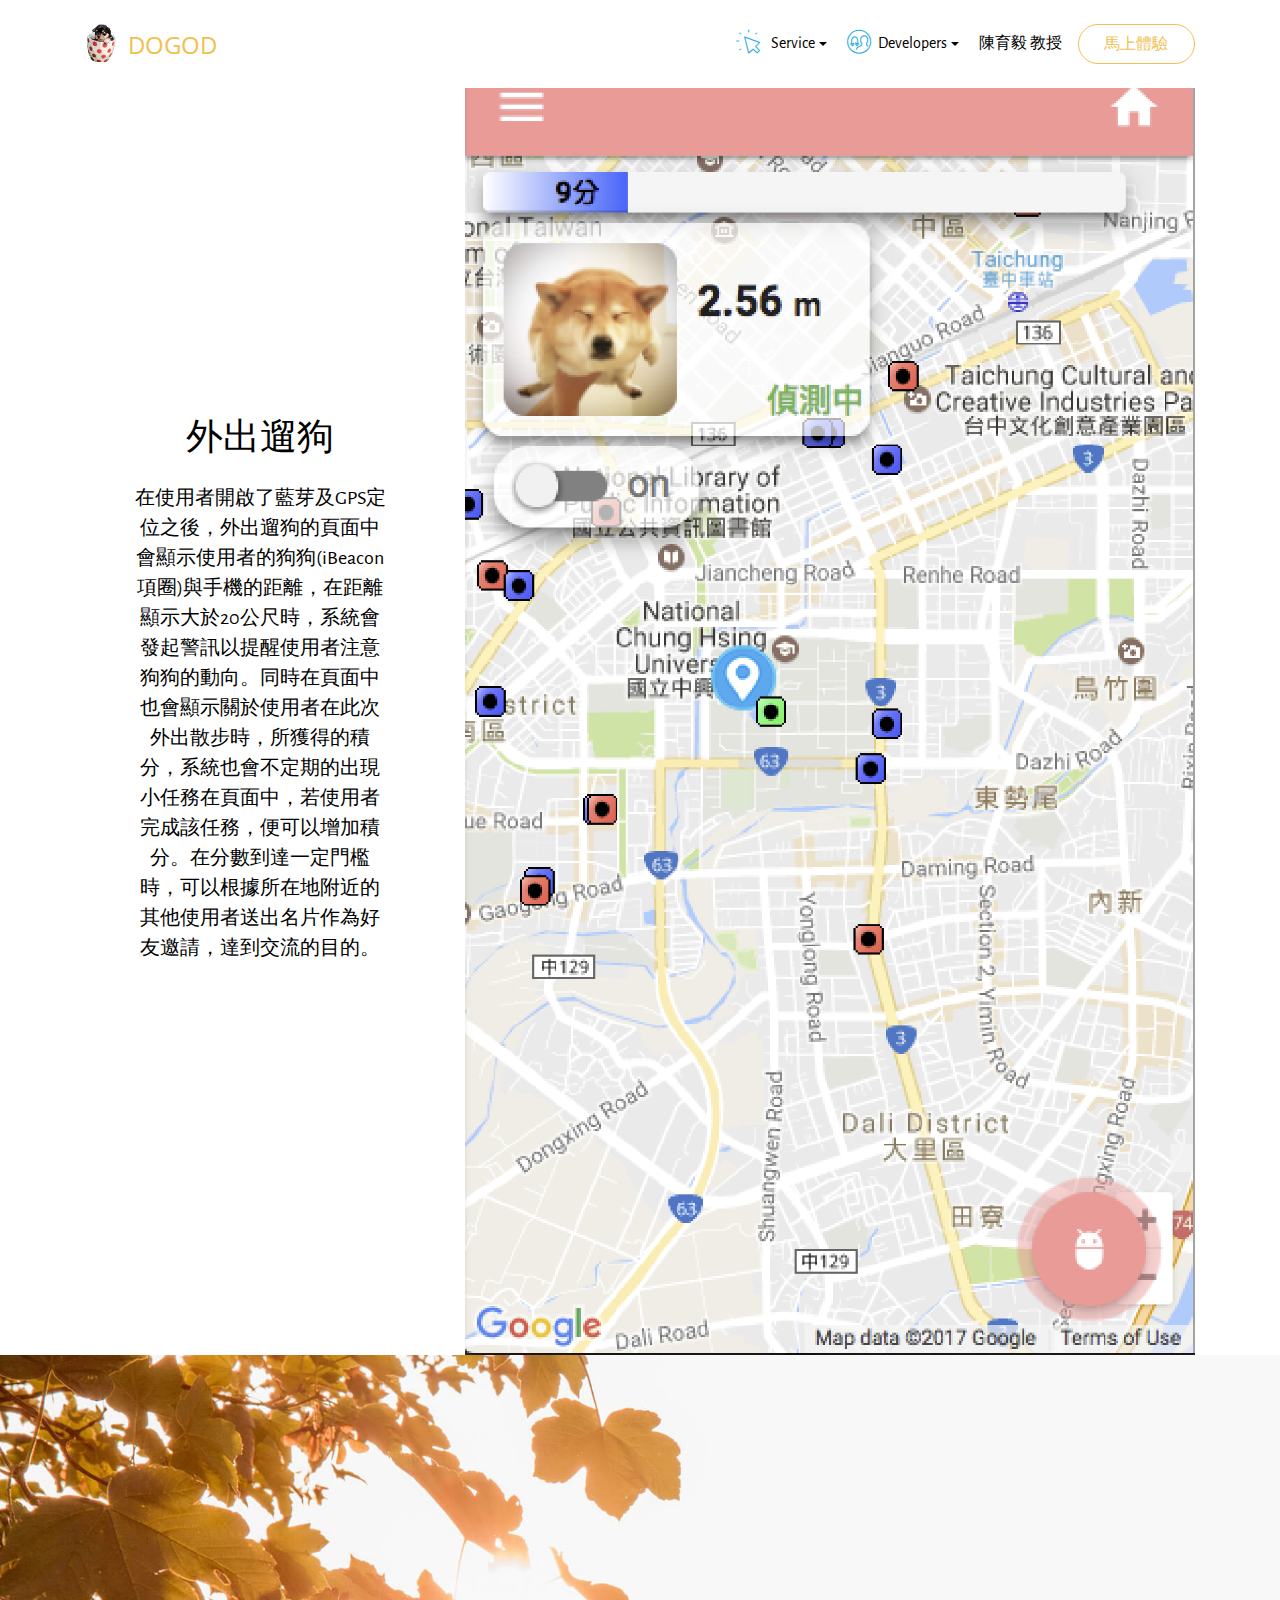
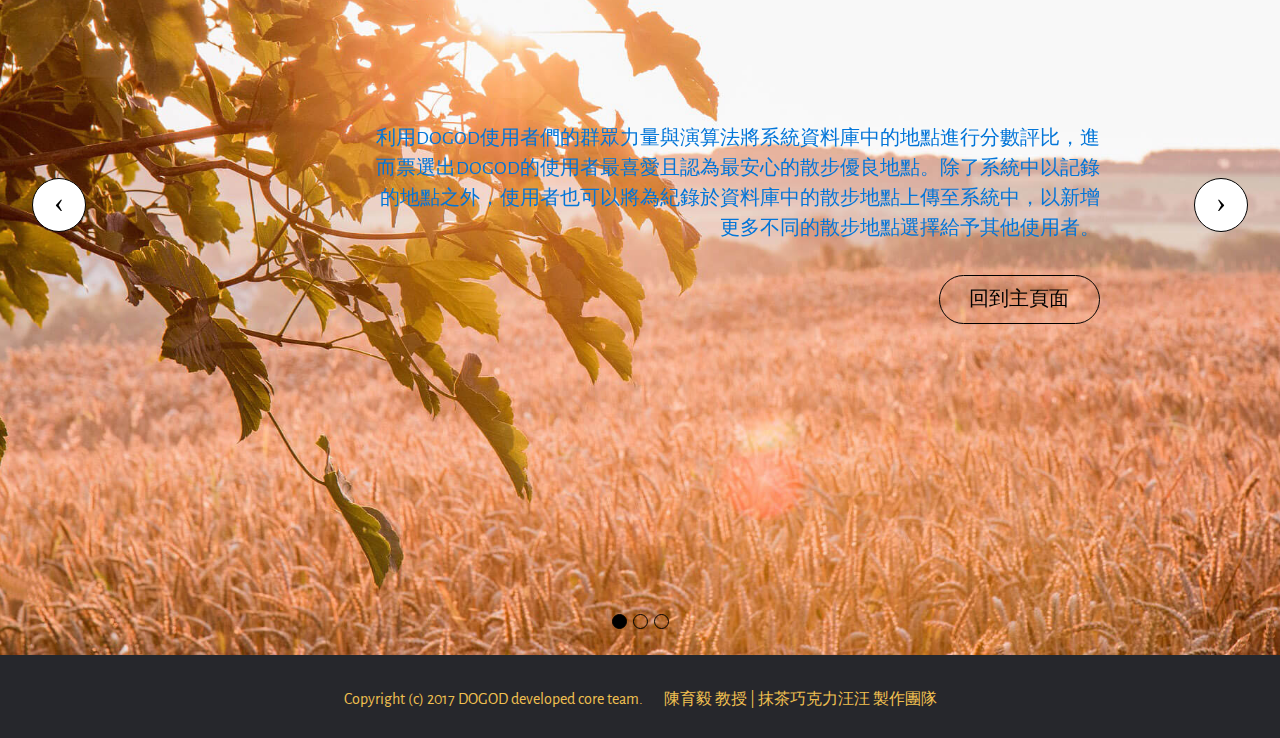
==== function.html @ 58ced324 "create github pages" ====
<!DOCTYPE html>
<html>
<head>
  <!-- Site made with Mobirise Website Builder v3.12.1, https://mobirise.com -->
  <meta charset="UTF-8">
  <meta http-equiv="X-UA-Compatible" content="IE=edge">
  <meta name="generator" content="Mobirise v3.12.1, mobirise.com">
  <meta name="viewport" content="width=device-width, initial-scale=1">
  <link rel="shortcut icon" href="assets/images/logo.png" type="image/x-icon">
  <meta name="description" content="">
  
  <link rel="stylesheet" href="https://fonts.googleapis.com/css?family=Playfair+Display:400,700&subset=latin,cyrillic">
  <link rel="stylesheet" href="https://fonts.googleapis.com/css?family=Alegreya+Sans:400,700&subset=latin,vietnamese,latin-ext">
  <link rel="stylesheet" href="assets/web/assets/mobirise-icons/mobirise-icons.css">
  <link rel="stylesheet" href="assets/tether/tether.min.css">
  <link rel="stylesheet" href="assets/bootstrap/css/bootstrap.min.css">
  <link rel="stylesheet" href="assets/puritym/css/style.css">
  <link rel="stylesheet" href="assets/dropdown-menu/style.light.css">
  <link rel="stylesheet" href="assets/mobirise/css/mbr-additional.css" type="text/css">
  
  
  
</head>
<body>
<section id="dropdown-menu-j">

    <nav class="navbar navbar-dropdown navbar-fixed-top">

        <div class="container">

            <div class="navbar-brand">
                <a href="index.html#header1-3" class="navbar-logo"><img src="assets/images/logo-110x128.png" alt="Mobirise"></a>
                <a class="text-warning" href="https://mobirise.com">DOGOD</a>
            </div>

            <button class="navbar-toggler pull-xs-right hidden-md-up" type="button" data-toggle="collapse" data-target="#exCollapsingNavbar">
                <div class="hamburger-icon"></div>
            </button>

            <ul class="nav-dropdown collapse pull-xs-right navbar-toggleable-sm nav navbar-nav" id="exCollapsingNavbar"><li class="nav-item dropdown"><a class="nav-link link dropdown-toggle" data-toggle="dropdown-submenu" href="https://mobirise.com/" aria-expanded="false"><span class="mbri-cursor-click mbr-iconfont mbr-iconfont-btn" style="color: rgb(39, 170, 224);"></span>&nbsp;Service</a><div class="dropdown-menu"><a class="dropdown-item" href="index.html#slider-4">外出遛狗</a><a class="dropdown-item" href="https://mobirise.com/">遛狗好去處</a><a class="dropdown-item" href="https://mobirise.com/">養狗達人速成班</a><div class="dropdown"><a class="dropdown-item dropdown-toggle" data-toggle="dropdown-submenu" href="https://mobirise.com/" aria-expanded="false">好文推推</a><div class="dropdown-menu dropdown-submenu"><a class="dropdown-item" href="https://mobirise.com/">疾病文章</a><a class="dropdown-item" href="https://mobirise.com/">照顧文章</a></div></div><a class="dropdown-item" href="https://mobirise.com/">緊急協尋</a></div></li><li class="nav-item dropdown"><a class="nav-link link dropdown-toggle" data-toggle="dropdown-submenu" href="https://mobirise.com/" aria-expanded="false"><span class="mbri-users mbr-iconfont mbr-iconfont-btn" style="color: rgb(39, 170, 224);"></span>Developers</a><div class="dropdown-menu"><a class="dropdown-item" href="http://forums.mobirise.com/"><span class="mbri-user2 mbr-iconfont mbr-iconfont-btn" style="color: rgb(249, 149, 148);"></span>白茵</a><a class="dropdown-item" href="https://mobirise.com/"><span class="mbri-user2 mbr-iconfont mbr-iconfont-btn" style="color: rgb(251, 141, 140);"></span>賴怡廷</a><a class="dropdown-item" href="https://mobirise.com/"><span class="mbri-user2 mbr-iconfont mbr-iconfont-btn" style="color: rgb(248, 146, 141);"></span>高如萱</a><a class="dropdown-item" href="https://mobirise.com/"><span class="mbri-user mbr-iconfont mbr-iconfont-btn" style="color: rgb(39, 170, 224);"></span>陳致安</a></div></li><li class="nav-item"><a class="nav-link link" href="https://mobirise.com/">陳育毅 教授</a></li><li class="nav-item nav-btn"><a class="nav-link btn btn-warning-outline btn-warning" href="index.html#msg-box1-h" target="_blank">馬上體驗</a></li></ul>

        </div>

    </nav>

</section>

<section class="mbr-section mbr-section-nopadding mbr-after-navbar" id="msg-box4-n" style="background-color: rgb(255, 255, 255); padding-top: 0rem; padding-bottom: 0rem;">
    
    <div class="container">
        <div class="row">
            
            <div class="col-xs-12 col-lg-3 mbr-inner-padding text-xs-center mbr-table-cell-lg">
                <h3 class="mbr-section-title display-4">外出遛狗</h3>
                
                <div class="lead"><p>在使用者開啟了藍芽及GPS定位之後，外出遛狗的頁面中會顯示使用者的狗狗(iBeacon項圈)與手機的距離，在距離顯示大於20公尺時，系統會發起警訊以提醒使用者注意狗狗的動向。同時在頁面中也會顯示關於使用者在此次外出散步時，所獲得的積分，系統也會不定期的出現小任務在頁面中，若使用者完成該任務，便可以增加積分。在分數到達一定門檻時，可以根據所在地附近的其他使用者送出名片作為好友邀請，達到交流的目的。</p></div>
                
            </div>
            <div class="col-xs-12 col-lg-9 mbr-table-cell-lg image-size" style="width: 50%;">
                <div class="mbr-figure"><img src="assets/images/screen-shot-2017-05-27-at-13-1400x2495.png"></div>
            </div>
        </div>
    </div>
</section>

<section class="mbr-slider mbr-section mbr-section__container carousel slide mbr-section-nopadding" data-ride="carousel" data-keyboard="false" data-wrap="true" data-interval="5000" id="slider-o" style="background-color: rgb(255, 255, 255);">
    <div>
        <div>
            <div>
                <ol class="carousel-indicators">
                    <li data-app-prevent-settings="" data-target="#slider-o" data-slide-to="0" class="active"></li><li data-app-prevent-settings="" data-target="#slider-o" data-slide-to="1"></li><li data-app-prevent-settings="" data-target="#slider-o" class="" data-slide-to="2"></li>
                </ol>
                <div class="carousel-inner" role="listbox">
                    <div class="mbr-section carousel-item dark center mbr-section-full active" style="background-image: url(assets/images/photo-6.jpg);">
                        <div class="mbr-table-cell">
                         
                            <div class=" container">
                                
                                <div class="row">
                                    <div class="col-md-8 col-md-offset-3 text-xs-right">
                                        <h2 class="mbr-section-title display-1"></h2>
                                        <p class="lead">利用DOGOD使用者們的群眾力量與演算法將系統資料庫中的地點進行分數評比，進而票選出DOGOD的使用者最喜愛且認為最安心的散步優良地點。除了系統中以記錄的地點之外，使用者也可以將為紀錄於資料庫中的散步地點上傳至系統中，以新增更多不同的散步地點選擇給予其他使用者。</p>

                                        <div> <a class="btn btn-lg btn-secondary-outline" href="index.html">回到主頁面</a></div>
                                    </div>
                                </div>
                            </div>
                        </div>
                    </div><div class="mbr-section carousel-item dark center mbr-section-full" style="background-image: url(assets/images/photo-9.jpg);">
                        <div class="mbr-table-cell">
                         
                            <div class=" container">
                                
                                <div class="row">
                                    <div class="col-md-8 col-md-offset-1">
                                        <h2 class="mbr-section-title display-1">景點列表</h2>
                                        <p class="lead"></p><p><a href="http://">&nbsp;<!-- Place this tag where you want the Awesome Table Widget to render --> </a></p><div data-type="AwesomeTableView" data-viewid="-KksU5XMQ5z19b4p0ut7"></div><a href="http://">  <!-- Place this tag in your head or just before your close body tag. --> <script src="https://awesome-table.com/AwesomeTableInclude.js"></script></a><p></p><p></p>

                                        <div> <a class="btn btn-lg btn-secondary-outline" href="index.html">回到主頁面</a></div>
                                    </div>
                                </div>
                            </div>
                        </div>
                    </div><div class="mbr-section carousel-item dark center mbr-section-full" style="background-image: url(assets/images/mbr-2000x3000.jpg);">
                        <div class="mbr-table-cell">
                         
                            <div class=" container">
                                
                                <div class="row">
                                    <div class="col-md-8 col-md-offset-2 text-xs-center">
                                        
                                        <p class="lead">在使用者開啟了GPS定位後，在遛狗好去處的頁面當中使用者可以看到自己周邊環境的系統已記錄的遛狗地點。呈現方式會在地圖上進行標示，若是該地點有進入十大熱門優良景點，則會以較大的游標及明顯顏色進行標記。使用者也可以在這個功能中上傳自己所在的遛狗地點或是針對已經上傳的地點進行評分。<br></p>

                                        <div> <a class="btn btn-lg btn-secondary-outline" href="index.html">回到主頁面</a></div>
                                    </div>
                                </div>
                            </div>
                        </div>
                    </div>
                </div>
                
                <a data-app-prevent-settings="" class="left carousel-control" role="button" data-slide="prev" href="#slider-o">
                    <span class="icon-prev" aria-hidden="true"></span>
                    <span class="sr-only">Previous</span>
                </a>
                <a data-app-prevent-settings="" class="right carousel-control" role="button" data-slide="next" href="#slider-o">
                    <span class="icon-next" aria-hidden="true"></span>
                    <span class="sr-only">Next</span>
                </a>
            </div>
        </div>
    </div>
</section>

<footer class="mbr-section mbr-section-nopadding mbr-footer" id="footer1-k" style="background-color: rgb(38, 39, 44); padding-top: 1rem; padding-bottom: 0.66rem;">
    
    <div class="container">
        <p></p><p>Copyright (c) 2017 DOGOD developed core team. &nbsp; &nbsp;&nbsp;&nbsp;&nbsp;陳育毅 教授&nbsp;| 抹茶巧克力汪汪 製作團隊</p><p></p>
    </div>
</footer>


  <script src="assets/web/assets/jquery/jquery.min.js"></script>
  <script src="assets/tether/tether.min.js"></script>
  <script src="assets/bootstrap/js/bootstrap.min.js"></script>
  <script src="assets/smooth-scroll/SmoothScroll.js"></script>
  <script src="assets/bootstrap-carousel-swipe/bootstrap-carousel-swipe.js"></script>
  <script src="assets/puritym/js/script.js"></script>
  <script src="assets/dropdown-menu/script.js"></script>
  
  
</body>
</html>
---- assets/web/assets/mobirise-icons/mobirise-icons.css ----
@font-face {
  font-family: 'MobiriseIcons';
  src:  url('mobirise-icons.eot?spat4u');
  src:  url('mobirise-icons.eot?spat4u#iefix') format('embedded-opentype'),
    url('mobirise-icons.ttf?spat4u') format('truetype'),
    url('mobirise-icons.woff?spat4u') format('woff'),
    url('mobirise-icons.svg?spat4u#MobiriseIcons') format('svg');
  font-weight: normal;
  font-style: normal;
}

[class^="mbri-"], [class*=" mbri-"] {
  /* use !important to prevent issues with browser extensions that change fonts */
  font-family: MobiriseIcons !important;
  speak: none;
  font-style: normal;
  font-weight: normal;
  font-variant: normal;
  text-transform: none;
  line-height: 1;

  /* Better Font Rendering =========== */
  -webkit-font-smoothing: antialiased;
  -moz-osx-font-smoothing: grayscale;
}

.mbri-alert:before {
  content: "\e900";
}
.mbri-android:before {
  content: "\e901";
}
.mbri-apple:before {
  content: "\e902";
}
.mbri-arrow-next:before {
  content: "\e903";
}
.mbri-arrow-prev:before {
  content: "\e904";
}
.mbri-bookmark:before {
  content: "\e905";
}
.mbri-bootstrap:before {
  content: "\e906";
}
.mbri-briefcase:before {
  content: "\e907";
}
.mbri-browse:before {
  content: "\e908";
}
.mbri-calendar:before {
  content: "\e909";
}
.mbri-camera:before {
  content: "\e90a";
}
.mbri-cart-add:before {
  content: "\e90b";
}
.mbri-cart-full:before {
  content: "\e90c";
}
.mbri-cash:before {
  content: "\e90d";
}
.mbri-change-style:before {
  content: "\e90e";
}
.mbri-chat:before {
  content: "\e90f";
}
.mbri-clock:before {
  content: "\e910";
}
.mbri-close:before {
  content: "\e911";
}
.mbri-cloud:before {
  content: "\e912";
}
.mbri-code:before {
  content: "\e913";
}
.mbri-contact-form:before {
  content: "\e914";
}
.mbri-credit-card:before {
  content: "\e915";
}
.mbri-cursor-click:before {
  content: "\e916";
}
.mbri-cust-feedback:before {
  content: "\e917";
}
.mbri-database:before {
  content: "\e918";
}
.mbri-delivery:before {
  content: "\e919";
}
.mbri-desktop:before {
  content: "\e91a";
}
.mbri-devices:before {
  content: "\e91b";
}
.mbri-down:before {
  content: "\e91c";
}
.mbri-download:before {
  content: "\e972";
}
.mbri-drag-n-drop:before {
  content: "\e91e";
}
.mbri-edit:before {
  content: "\e91f";
}
.mbri-edit2:before {
  content: "\e920";
}
.mbri-error:before {
  content: "\e921";
}
.mbri-extension:before {
  content: "\e922";
}
.mbri-features:before {
  content: "\e923";
}
.mbri-file:before {
  content: "\e924";
}
.mbri-flag:before {
  content: "\e925";
}
.mbri-folder:before {
  content: "\e926";
}
.mbri-gift:before {
  content: "\e927";
}
.mbri-globe:before {
  content: "\e928";
}
.mbri-globe-2:before {
  content: "\e929";
}
.mbri-growing-chart:before {
  content: "\e92a";
}
.mbri-hearth:before {
  content: "\e92b";
}
.mbri-help:before {
  content: "\e92c";
}
.mbri-home:before {
  content: "\e92d";
}
.mbri-hot-cup:before {
  content: "\e92e";
}
.mbri-idea:before {
  content: "\e92f";
}
.mbri-image-gallery:before {
  content: "\e930";
}
.mbri-image-slider:before {
  content: "\e931";
}
.mbri-info:before {
  content: "\e932";
}
.mbri-key:before {
  content: "\e933";
}
.mbri-laptop:before {
  content: "\e934";
}
.mbri-layers:before {
  content: "\e935";
}
.mbri-left:before {
  content: "\e936";
}
.mbri-letter:before {
  content: "\e937";
}
.mbri-like:before {
  content: "\e938";
}
.mbri-link:before {
  content: "\e939";
}
.mbri-lock:before {
  content: "\e93a";
}
.mbri-login:before {
  content: "\e93b";
}
.mbri-logout:before {
  content: "\e93c";
}
.mbri-magic-stick:before {
  content: "\e93d";
}
.mbri-map-pin:before {
  content: "\e93e";
}
.mbri-menu:before {
  content: "\e93f";
}
.mbri-mobile:before {
  content: "\e940";
}
.mbri-mobile2:before {
  content: "\e941";
}
.mbri-mobirise:before {
  content: "\e942";
}
.mbri-music:before {
  content: "\e943";
}
.mbri-new-file:before {
  content: "\e944";
}
.mbri-opened-folder:before {
  content: "\e945";
}
.mbri-pages:before {
  content: "\e946";
}
.mbri-paper-plane:before {
  content: "\e947";
}
.mbri-paperclip:before {
  content: "\e948";
}
.mbri-photo:before {
  content: "\e949";
}
.mbri-photos:before {
  content: "\e94a";
}
.mbri-pin:before {
  content: "\e94b";
}
.mbri-play:before {
  content: "\e94c";
}
.mbri-plus:before {
  content: "\e94d";
}
.mbri-preview:before {
  content: "\e94e";
}
.mbri-print:before {
  content: "\e94f";
}
.mbri-protect:before {
  content: "\e950";
}
.mbri-question:before {
  content: "\e951";
}
.mbri-quote:before {
  content: "\e952";
}
.mbri-refresh:before {
  content: "\e953";
}
.mbri-responsive:before {
  content: "\e954";
}
.mbri-right:before {
  content: "\e955";
}
.mbri-rocket:before {
  content: "\e956";
}
.mbri-sad-face:before {
  content: "\e957";
}
.mbri-sale:before {
  content: "\e958";
}
.mbri-save:before {
  content: "\e959";
}
.mbri-search:before {
  content: "\e95a";
}
.mbri-setting:before {
  content: "\e95b";
}
.mbri-setting2:before {
  content: "\e95c";
}
.mbri-setting3:before {
  content: "\e95d";
}
.mbri-share:before {
  content: "\e95e";
}
.mbri-shopping-bag:before {
  content: "\e95f";
}
.mbri-shopping-basket:before {
  content: "\e960";
}
.mbri-shopping-cart:before {
  content: "\e961";
}
.mbri-sites:before {
  content: "\e962";
}
.mbri-smile-face:before {
  content: "\e963";
}
.mbri-speed:before {
  content: "\e964";
}
.mbri-star:before {
  content: "\e965";
}
.mbri-success:before {
  content: "\e966";
}
.mbri-sun:before {
  content: "\e967";
}
.mbri-tablet:before {
  content: "\e968";
}
.mbri-target:before {
  content: "\e969";
}
.mbri-timer:before {
  content: "\e96a";
}
.mbri-to-ftp:before {
  content: "\e96b";
}
.mbri-to-local-drive:before {
  content: "\e96c";
}
.mbri-touch-swipe:before {
  content: "\e96d";
}
.mbri-touch:before {
  content: "\e96e";
}
.mbri-trash:before {
  content: "\e96f";
}
.mbri-unlock:before {
  content: "\e970";
}
.mbri-up:before {
  content: "\e971";
}
.mbri-upload:before {
  content: "\e91d";
}
.mbri-user:before {
  content: "\e973";
}
.mbri-user2:before {
  content: "\e974";
}
.mbri-users:before {
  content: "\e975";
}
.mbri-video:before {
  content: "\e976";
}
.mbri-video-play:before {
  content: "\e977";
}
.mbri-watch:before {
  content: "\e978";
}
.mbri-website-theme:before {
  content: "\e979";
}
.mbri-wifi:before {
  content: "\e97a";
}
.mbri-windows:before {
  content: "\e97b";
}
---- assets/puritym/css/style.css ----
/**
 * BOOTSTRAP CUSTOM
 */
.container {
  position: relative; }

.btn {
  margin-bottom: 0.5rem; }
  .btn + .btn {
    margin-left: 1rem; }

.btn-white {
  background: #fff;
  color: inherit; }

.btn-black {
  background: #000;
  color: #fff; }

.btn-social,
.btn-social:hover,
.btn-social:active,
.btn-social:focus {
  color: #fff; }

.display-1 {
  font-size: 4.3rem;
  margin-top: 3.9rem;
  margin-bottom: 2.8rem; }

.display-2 {
  font-size: 3.5rem;
  margin-top: 3.5rem;
  margin-bottom: 2.5rem; }

.display-3 {
  font-size: 2.8rem;
  margin-top: 3.2rem;
  margin-bottom: 2rem; }

.display-4 {
  font-size: 2.3rem;
  margin-top: 2.3rem;
  margin-bottom: 1.8rem; }

p.lead,
.lead p {
  margin-bottom: 2rem; }

.card .card-img-top {
  width: 100%; }

.card-block {
  background-color: #fff; }

@media (min-width: 768px) {
  .col-md-4:nth-of-type(3n+1) {
    clear: left; } }
@media (min-width: 544px) and (max-width: 767px) {
  .col-md-4:nth-of-type(odd) {
    clear: left; } }
.row.no-gutter {
  margin-left: 0;
  margin-right: 0; }

.row.no-gutter > [class*=col-]:not(:first-child),
.row.no-gutter > [class*=col-]:not(:last-child) {
  padding-right: 0;
  padding-left: 0; }

blockquote {
  padding: .5rem 1rem;
  margin: 0 0 1rem;
  margin-bottom: 1rem;
  font-size: 1.25rem;
  border-left: .25rem solid #f1c050; }

/**
 * TYPOGRAPHY
 */
body {
  font-family: "Alegreya Sans", sans-serif; }

h1, h2, h3, h4, h5, h6,
.h1, .h2, .h3, .h4, .h5, .h6,
.display-1, .display-2, .display-3, .display-4 {
  font-family: "Playfair Display", sans-serif; }

/**
 * MAPS
 */
@-webkit-keyframes mapCircleLoading {
  from {
    -webkit-transform: rotate(0deg); }
  to {
    -webkit-transform: rotate(359deg); } }
@keyframes mapCircleLoading {
  from {
    transform: rotate(0deg); }
  to {
    transform: rotate(359deg); } }
.mbr-map {
  position: relative; }
  .mbr-map iframe {
    height: 100%;
    width: 100%; }
  .mbr-map [data-state-details] {
    color: #6b6763;
    font-family: "Alegreya Sans", sans-serif;
    font-size: 1.25rem;
    height: 1.5em;
    margin-top: -0.75em;
    padding-left: 20px;
    padding-right: 20px;
    position: absolute;
    text-align: center;
    top: 50%;
    width: 100%; }
  .mbr-map[data-state] {
    background: #e9e5dc; }
  .mbr-map[data-state="loading"] [data-state-details] {
    display: none; }
  .mbr-map[data-state="loading"]::after {
    content: "";
    -webkit-animation: mapCircleLoading .6s infinite linear;
    animation: mapCircleLoading .6s infinite linear;
    border-radius: 50%;
    border: 6px rgba(255, 255, 255, 0.35) solid;
    border-top-color: #fff;
    height: 40px;
    left: 50%;
    margin-left: -20px;
    margin-top: -20px;
    position: absolute;
    top: 50%;
    width: 40px; }

/**
 * SECTIONS
 */
.mbr-section {
  position: relative;
  padding-top: 9rem;
  padding-bottom: 9rem;
  background-position: 50% 50%;
  background-repeat: no-repeat;
  background-size: cover; }

.mbr-section-full {
  display: table;
  width: 100%;
  height: 100vh;
  padding-top: 0;
  padding-bottom: 0; }

.mbr-section-small {
  padding-top: 4.5rem;
  padding-bottom: 4.5rem; }

.mbr-section-nopadding {
  padding-top: 0;
  padding-bottom: 0; }

.mbr-section-title {
  margin-top: 0; }

.mbr-table {
  display: table; }

.mbr-table-cell {
  position: relative;
  display: table-cell;
  vertical-align: middle;
  padding-top: 9rem;
  padding-bottom: 9rem; }

.mbr-table-cell-lg {
  position: relative;
  display: table-cell;
  vertical-align: middle;
  padding-top: 0;
  padding-bottom: 0;
  float: none; }

@media (max-width: 991px) {
  .mbr-table-cell-lg {
    display: block; } }
.mbr-inner-padding {
  padding: 4rem; }

/* footer */
.mbr-footer {
  color: #fff; }
  .mbr-footer .mbr-map,
  .mbr-footer .mbr-google-map {
    height: 300px; }
  .mbr-footer .form-control {
    color: #fff;
    background-color: #26272c;
    border-color: #1b1c20; }
  .mbr-footer ul {
    list-style-type: none;
    padding: 0; }
    .mbr-footer ul li {
      position: relative;
      padding-left: 1.2rem; }
      .mbr-footer ul li:before {
        content: '';
        position: absolute;
        margin-left: -1.2rem;
        width: 10px;
        height: 1px;
        top: 50%;
        background-color: #fff; }

footer.mbr-footer {
  padding-top: 3rem;
  padding-bottom: 2rem; }

/**
 * NAVBAR
 */
.mbr-navbar {
  position: absolute;
  top: 0;
  right: 0;
  left: 0;
  padding: 1.5rem 1rem;
  background-color: #fff;
  z-index: 1030; }
  .mbr-navbar.navbar-fixed-top {
    position: fixed; }
  .mbr-navbar.navbar-transparent {
    background-color: transparent; }
  .mbr-navbar .navbar-logo {
    margin-right: 1.5rem;
    float: left; }
  .mbr-navbar .navbar-logo,
  .mbr-navbar .navbar-logo img {
    height: 37px; }
  .mbr-navbar .navbar-brand {
    margin-right: 1.5rem; }
  .mbr-navbar .navbar-divider,
  .mbr-navbar .navbar-nav .nav-item + .nav-item,
  .mbr-navbar .navbar-nav .nav-link + .nav-link {
    margin-left: 1rem; }
  .mbr-navbar .navbar-nav + .navbar-nav {
    margin-right: 20px; }

.mbr-navbar .hamburger-icon, .navbar-dropdown .hamburger-icon {
  content: "";
  width: 16px;
  -webkit-box-shadow: 0 -6px 0 1px,0 0 0 1px,0 6px 0 1px;
  -moz-box-shadow: 0 -6px 0 1px,0 0 0 1px,0 6px 0 1px;
  box-shadow: 0 -6px 0 1px,0 0 0 1px,0 6px 0 1px; }

/**
 * HELPERS
 */
/* Colors */
.text-white {
  color: #fff !important; }

.text-black {
  color: #000 !important; }

/**
 * Mobirise Classes
 */
.mbr-after-navbar:before {
  content: "";
  display: block;
  height: 54px; }

.mbr-section__container--first {
  padding-bottom: 1rem; }

.mbr-section__container--middle {
  padding-top: 1rem;
  padding-bottom: 1rem; }

.mbr-section__container--last {
  padding-top: 1rem; }

.mbr-overlay,
.mbr-background-video,
.mbr-background-video-preview {
  position: absolute;
  bottom: 0;
  left: 0;
  right: 0;
  top: 0; }

.mbr-overlay {
  background-color: #fff;
  opacity: 0.5;
  z-index: 1; }
  .mbr-overlay ~ * {
    z-index: 2; }

.mbr-background-video-preview {
  z-index: 0 !important; }

.mbr-figure {
  display: block;
  overflow: hidden;
  position: relative;
  width: 100%;
  margin: 0; }
  .mbr-figure img, .mbr-figure iframe {
    display: block;
    width: 100%; }
  .mbr-figure .mbr-figure-caption {
    width: 100%;
    padding: 1.5rem 0;
    background-color: #FFF8E0; }
  .mbr-figure .mbr-figure-caption-over {
    position: absolute;
    bottom: 0;
    background-color: rgba(255, 255, 255, 0.5); }

.mbr-map,
.mbr-google-map {
  height: 400px; }

.mbr-arrow {
  position: absolute;
  text-align: center;
  font-size: 35px;
  bottom: 71px;
  left: 50%;
  width: 30px;
  margin-left: -15px;
  line-height: 1px;
  padding: 0 20px;
  -webkit-animation: floating-arrow 1.6s infinite ease-in-out 0s;
  -o-animation: floating-arrow 1.6s infinite ease-in-out 0s;
  animation: floating-arrow 1.6s infinite ease-in-out 0s; }
  .mbr-arrow, .mbr-arrow:hover, .mbr-arrow:focus {
    color: inherit; }

@-webkit-keyframes floating-arrow {
  from {
    -webkit-transform: translateY(0);
    transform: translateY(0); }
  65% {
    -webkit-transform: translateY(11px);
    transform: translateY(11px); }
  to {
    -webkit-transform: translateY(0);
    transform: translateY(0); } }
@-o-keyframes floating-arrow {
  from {
    -webkit-transform: translateY(0);
    transform: translateY(0); }
  65% {
    -webkit-transform: translateY(11px);
    transform: translateY(11px); }
  to {
    -webkit-transform: translateY(0);
    transform: translateY(0); } }
@keyframes floating-arrow {
  from {
    -webkit-transform: translateY(0);
    transform: translateY(0); }
  65% {
    -webkit-transform: translateY(11px);
    transform: translateY(11px); }
  to {
    -webkit-transform: translateY(0);
    transform: translateY(0); } }
@media (max-width: 767px) {
  .mbr-arrow {
    bottom: 41px; } }
@media (max-width: 320px) {
  .mbr-arrow {
    bottom: 21px;
    text-align: center; } }
@media all and (device-width: 320px) and (device-height: 568px) and (orientation: portrait) {
  .mbr-arrow {
    bottom: 31px; } }
/*-------

   Slider

-------*/
.mbr-slider .carousel-inner > .active,
.mbr-slider .carousel-inner > .next,
.mbr-slider .carousel-inner > .prev {
  display: table; }

.mbr-slider .carousel-control {
  background-image: none;
  width: 54px;
  height: 54px;
  top: 50%;
  margin-top: -27px;
  line-height: 54px;
  border-radius: 27px;
  color: inherit;
  background: #fff;
  border: 1px solid #000;
  opacity: 1;
  text-shadow: none;
  z-index: 5;
  -webkit-transition: all 0.2s ease-in-out 0s;
  -o-transition: all 0.2s ease-in-out 0s;
  transition: all 0.2s ease-in-out 0s; }

.mbr-slider .carousel-control .icon-next,
.mbr-slider .carousel-control .icon-prev {
  margin-top: -18px;
  font-size: 30px; }

.mbr-slider .carousel-control.left {
  margin-left: 2rem; }

.mbr-slider .carousel-control.right {
  margin-right: 2rem; }

.mbr-slider .carousel-control:hover {
  background: #000;
  color: #fff; }

.mbr-slider .carousel-indicators {
  bottom: 0; }

.mbr-slider .carousel-indicators li,
.mbr-slider .carousel-indicators .active {
  width: 15px;
  height: 15px;
  margin: 3px;
  border: 1px solid #000; }

.mbr-slider .carousel-indicators .active {
  background-color: #000; }

.mbr-slider .mbr-overlay {
  z-index: 0; }

@media (max-width: 767px) {
  .mbr-slider .carousel-control {
    top: auto;
    bottom: 20px; }

  .mbr-slider > .container .carousel-control {
    margin-bottom: 0px; } }
/* boxed slider */
.mbr-slider > .boxed-slider {
  position: relative;
  padding: 93px 0; }

.mbr-slider > .boxed-slider > div {
  position: relative; }

.mbr-slider > .container img {
  width: 100%; }

.mbr-slider > .container img + .row {
  position: absolute;
  top: 50%;
  left: 0;
  right: 0;
  -webkit-transform: translateY(-50%);
  -moz-transform: translateY(-50%);
  transform: translateY(-50%); }

.mbr-slider .mbr-section {
  padding: 0;
  background-attachment: scroll; }

.mbr-slider .mbr-table-cell {
  padding: 0; }

.mbr-slider > .container .carousel-indicators {
  margin-bottom: 3px; }

/* article slider */
.mbr-slider > .article-slider .mbr-section,
.mbr-slider > .article-slider .mbr-section .mbr-table-cell {
  padding-top: 0;
  padding-bottom: 0; }

/*-------

   Gallery

-------*/
.mbr-gallery .mbr-gallery-item {
  position: relative;
  display: inline-block;
  width: 25%; }
  @media (max-width: 768px) {
    .mbr-gallery .mbr-gallery-item {
      width: 50%; } }
  @media (max-width: 400px) {
    .mbr-gallery .mbr-gallery-item {
      width: 100%; } }

.mbr-gallery .mbr-gallery-item > a {
  position: relative;
  display: block;
  background: #fff;
  outline: none; }

.mbr-gallery .mbr-gallery-item img {
  width: 100%;
  opacity: 1;
  -webkit-transition: .2s opacity ease-in-out;
  transition: .2s opacity ease-in-out; }

.mbr-gallery .mbr-gallery-item > a:hover img {
  opacity: 0.9; }

.mbr-gallery .mbr-gallery-item .icon {
  position: absolute;
  font-size: 30px;
  top: 50%;
  left: 50%;
  color: #000;
  opacity: 0;
  -webkit-transform: translateX(-50%) translateY(-50%);
  transform: translateX(-50%) translateY(-50%);
  -webkit-transition: .2s opacity ease-in-out;
  transition: .2s opacity ease-in-out; }

.mbr-gallery .mbr-gallery-item > a:hover .icon {
  opacity: 1; }

/* remove spacing */
.mbr-gallery .mbr-gallery-row.no-gutter {
  margin: 0; }

.mbr-gallery .mbr-gallery-row.no-gutter .mbr-gallery-item {
  padding: 0; }

/* container */
.mbr-gallery .container.mbr-gallery-layout-default {
  padding: 93px 0; }

/* fix horizontal scrollbar */
.mbr-gallery .mbr-gallery-layout-default,
.mbr-gallery .mbr-gallery-layout-article {
  overflow: hidden; }

/* lightbox */
.mbr-gallery .modal {
  position: fixed;
  overflow: hidden;
  padding-right: 0 !important; }

.mbr-gallery .modal-body {
  padding: 0; }

.mbr-gallery .modal-body img {
  width: 100%; }

.mbr-gallery .modal .close {
  position: absolute;
  background-image: none;
  font-size: 20px;
  width: 54px;
  height: 54px;
  border-radius: 27px;
  color: #000;
  top: 2rem;
  right: 2rem;
  line-height: 54px;
  opacity: 1;
  border: 1px solid #000;
  text-align: center;
  text-shadow: none;
  z-index: 5;
  -webkit-transition: all 0.2s ease-in-out 0s;
  -o-transition: all 0.2s ease-in-out 0s;
  transition: all 0.2s ease-in-out 0s; }

.mbr-gallery .modal .close:hover {
  background: #000;
  color: #fff; }

/* modal back color opacity */
.modal-backdrop.in {
  opacity: 0.8;
  filter: alpha(opacity=80); }

@media (max-width: 768px) {
  .mbr-gallery .modal-dialog {
    margin: 10px auto; }

  .mbr-gallery .carousel-indicators,
  .mbr-gallery .carousel-control,
  .mbr-gallery .modal .close {
    position: fixed; } }
/* fix fade in effect */
.mbr-gallery .modal.fade .modal-dialog {
  margin-top: -100px;
  -webkit-transition: margin-top 0.3s ease-out;
  -moz-transition: margin-top 0.3s ease-out;
  -o-transition: margin-top 0.3s ease-out;
  transition: margin-top 0.3s ease-out; }

.mbr-gallery .modal.in .modal-dialog,
.mbr-gallery .modal.fade .modal-dialog {
  -webkit-transform: none;
  -ms-transform: none;
  -o-transform: none;
  transform: none; }

.mbr-gallery .modal.in .modal-dialog {
  margin-top: 30px; }

/* iconfont default styling */
/* for buttons */
.mbr-iconfont.mbr-iconfont-btn,
.mbr-buttons__btn .mbr-iconfont {
  padding-right: 0.3em;
  font-size: 1.5em;
  line-height: 0.5em;
  vertical-align: text-bottom;
  position: relative;
  top: -0.1em;
  text-decoration: none; }

/* menu links */
.mbr-iconfont.mbr-iconfont-btn-parent,
.mbr-buttons__link .mbr-iconfont {
  padding-right: 0.3em;
  font-size: 1.3em;
  top: -0.2em;
  position: relative;
  vertical-align: middle; }

/* msg-box4 */
.mbr-iconfont.mbr-iconfont-msg-box4,
.mbr-iconfont.mbr-iconfont-msg-box5 {
  font-size: 357px;
  text-decoration: none;
  color: #000; }

/*menu logo */
.mbr-iconfont.mbr-iconfont-menu,
.mbr-iconfont.mbr-iconfont-ext__menu {
  font-size: 37px;
  text-decoration: none;
  color: rgba(0, 0, 0, 0.8); }

/* contacts1 */
.mbr-iconfont.mbr-iconfont-contacts1 {
  font-size: 119px;
  text-decoration: none;
  color: #9C9C9C; }

.mbr-iconfont.mbr-iconfont-features1 {
  font-size: 140px;
  text-decoration: none;
  text-align: center;
  display: block;
  margin-top: 0.2em; }

/*image-resize*/
.image-size .mbr-figure {
  text-align: center; }

@media (max-width: 991px) {
  .image-size {
    width: 100% !important; }
    .image-size .mbr-iconfont {
      font-size: 260px !important; } }

/*# sourceMappingURL=style.css.map */
.engine {
	position: absolute;
	text-indent: -2400px;
	text-align: center;
	padding: 0;
	top: 0;
	left: -2400px;
}
---- assets/dropdown-menu/style.light.css ----
.navbar-dropdown-open{overflow:hidden!important}.navbar-dropdown-open .navbar-dropdown.opened{bottom:0;left:0;overflow-y:scroll;position:fixed;right:0;top:0;transition:none}.navbar-dropdown{left:0;padding-top:1.5rem;padding-bottom:1.5rem;position:absolute;right:0;top:0;transition:all 0.25s ease;z-index:1030}.navbar-dropdown .navbar-brand,.navbar-dropdown .navbar-toggler{position:relative;z-index:995}.navbar-dropdown.bg-color.transparent{background:none!important}.navbar-dropdown.navbar-fixed-top{position:fixed}.navbar-dropdown .navbar-brand{line-height:0;margin-right:1.5rem;padding:0}.navbar-dropdown .navbar-brand a{line-height:2.35rem;vertical-align:middle}.navbar-dropdown .navbar-brand a,.navbar-dropdown .navbar-brand a:hover{text-decoration:none}.navbar-dropdown .navbar-brand .navbar-logo,.navbar-dropdown .navbar-brand .navbar-logo a{line-height:0;vertical-align:baseline}.navbar-dropdown .navbar-logo{margin-right:0.5rem}.navbar-dropdown .navbar-logo img{display:inline;height:2.35rem}@media (max-width:543px){.navbar-dropdown .navbar-toggleable-xs{padding-top:0.425rem}.navbar-dropdown .navbar-toggleable-xs .btn{margin-bottom:0.425rem;margin-top:0.425rem}.navbar-dropdown .navbar-toggleable-xs .dropdown-menu{padding-bottom:0.425rem}.navbar-dropdown .navbar-toggleable-xs .dropdown-menu .dropdown-menu{padding-bottom:0}}@media (max-width:767px){.navbar-dropdown .navbar-toggleable-sm{padding-top:0.425rem}.navbar-dropdown .navbar-toggleable-sm .btn{margin-bottom:0.425rem;margin-top:0.425rem}.navbar-dropdown .navbar-toggleable-sm .dropdown-menu{padding-bottom:0.425rem}.navbar-dropdown .navbar-toggleable-sm .dropdown-menu .dropdown-menu{padding-bottom:0}}@media (max-width:991px){.navbar-dropdown .navbar-toggleable-md{padding-top:0.425rem}.navbar-dropdown .navbar-toggleable-md .btn{margin-bottom:0.425rem;margin-top:0.425rem}.navbar-dropdown .navbar-toggleable-md .dropdown-menu{padding-bottom:0.425rem}.navbar-dropdown .navbar-toggleable-md .dropdown-menu .dropdown-menu{padding-bottom:0}}@media (min-width:544px){.navbar-dropdown{border-radius:0}}.navbar-dropdown .btn{margin-bottom:0}.navbar-dropdown .btn-white-outline{color:#fff;background-image:none;background-color:transparent;border-color:#fff}.navbar-dropdown .btn-white-outline:focus,.navbar-dropdown .btn-white-outline.focus,.navbar-dropdown .btn-white-outline:active,.navbar-dropdown .btn-white-outline.active,.open > .navbar-dropdown .btn-white-outline.dropdown-toggle{color:#000;background-color:#fff;border-color:#fff}.navbar-dropdown .btn-white-outline:hover{color:#000;background-color:#fff;border-color:#fff}.navbar-dropdown .btn-white-outline.disabled:focus,.navbar-dropdown .btn-white-outline.disabled.focus,.navbar-dropdown .btn-white-outline:disabled:focus,.navbar-dropdown .btn-white-outline:disabled.focus{border-color:white}.navbar-dropdown .btn-white-outline.disabled:hover,.navbar-dropdown .btn-white-outline:disabled:hover{border-color:white}.navbar-dropdown .btn-black-outline{color:#000;background-image:none;background-color:transparent;border-color:#000}.navbar-dropdown .btn-black-outline:focus,.navbar-dropdown .btn-black-outline.focus,.navbar-dropdown .btn-black-outline:active,.navbar-dropdown .btn-black-outline.active,.open > .navbar-dropdown .btn-black-outline.dropdown-toggle{color:#fff;background-color:#000;border-color:#000}.navbar-dropdown .btn-black-outline:hover{color:#fff;background-color:#000;border-color:#000}.navbar-dropdown .btn-black-outline.disabled:focus,.navbar-dropdown .btn-black-outline.disabled.focus,.navbar-dropdown .btn-black-outline:disabled:focus,.navbar-dropdown .btn-black-outline:disabled.focus{border-color:#333}.navbar-dropdown .btn-black-outline.disabled:hover,.navbar-dropdown .btn-black-outline:disabled:hover{border-color:#333}.is-builder .navbar-dropdown .dropdown-toggle::after{vertical-align:baseline}.dropdown-menu.dropdown-submenu{left:100%;margin-left:-6px;margin-top:-6px;top:0}.dropdown-menu .dropdown-toggle[data-toggle="dropdown-submenu"]::after{border-bottom:0.3em solid transparent;border-left:0.3em solid;border-right:0;border-top:0.3em solid transparent;margin-left:0.3rem}.dropdown-menu .dropdown-toggle[data-toggle="dropdown-submenu"][aria-expanded="true"]{background-color:#f5f5f5}.dropdown-menu .dropdown-item:focus{outline:0}.nav-dropdown-sm{clear:left;float:none!important;position:relative;z-index:999}.nav-dropdown-sm .nav-item{float:none}.nav-dropdown-sm .nav-item + .nav-item{margin-left:0}.nav-dropdown-sm .nav-link,.nav-dropdown-sm .dropdown-item{position:relative}.nav-dropdown-sm .dropdown-toggle::after{position:absolute;right:0;top:50%;margin-top:-0.15em}.nav-dropdown-sm .dropdown-toggle[data-toggle="dropdown-submenu"]::after{margin-left:.25rem;border-top:0.3em solid;border-right:0.3em solid transparent;border-left:0.3em solid transparent;border-bottom:0}.nav-dropdown-sm .dropdown-toggle[data-toggle="dropdown-submenu"][aria-expanded="true"]::after{border-top:0;border-right:0.3em solid transparent;border-left:0.3em solid transparent;border-bottom:0.3em solid}.nav-dropdown-sm .dropdown-menu{margin:0;padding:0;position:relative;top:0;left:0;width:100%;border:0;float:none;border-radius:0;background:none;padding-left:20px}.nav-dropdown-sm .dropdown-item{padding-left:0}.nav-dropdown-sm .dropdown-item,.nav-dropdown-sm .dropdown-item:hover,.nav-dropdown-sm .dropdown-item:focus{background:none!important}
---- assets/mobirise/css/mbr-additional.css ----
@import url(https://fonts.googleapis.com/css?family=Open+Sans:400,300,700);
@import url(https://fonts.googleapis.com/css?family=Raleway:400,300,700);
@import url(https://fonts.googleapis.com/css?family=Ubuntu:400,300,700);
@import url(https://fonts.googleapis.com/css?family=Oxygen:400,300,700);







#dropdown-menu-0 .hide-buttons [data-button] {
  display: none !important;
}
#dropdown-menu-0 .navbar-brand a {
  font-size: 24px;
  font-family: 'Open Sans', sans-serif;
}
#dropdown-menu-0 .nav .link,
#dropdown-menu-0 .dropdown-item {
  font-size: 1em;
  color: #000000;
}
#dropdown-menu-0 .navbar,
#dropdown-menu-0 .dropdown-menu {
  background: #ffffff;
}
#dropdown-menu-0 .dropdown-menu .dropdown-toggle[aria-expanded="true"],
#dropdown-menu-0 .dropdown-menu a:hover,
#dropdown-menu-0 .dropdown-menu a:focus {
  background: #f5f5f5;
}
#dropdown-menu-0 .navbar-toggler {
  color: #000000;
}
#dropdown-menu-0 .btn {
  font-family: 'Raleway', sans-serif;
  font-size: 16px;
}
#header1-3 H1 {
  font-family: 'Ubuntu', sans-serif;
  color: #000000;
  font-size: 60px;
}
#header1-3 B {
  color: #e67171;
  font-size: 72px;
  text-align: center;
  font-family: 'Open Sans', sans-serif;
}
#header1-3 P {
  color: #0275d8;
  font-size: 36px;
}
#header1-3 FONT {
  font-size: 48px;
  font-family: 'Open Sans', sans-serif;
}
#slider-4 H2 {
  font-size: 60px;
  color: #0275d8;
  font-family: 'Oxygen', sans-serif;
}
#slider-4 P {
  color: #000000;
}
#header4-b H1 {
  color: #0275d8;
}
#features1-9 B {
  color: #ff0700;
}
#footer1-7 P {
  text-align: center;
  color: #f1c050;
}
#msg-box1-h H2 {
  text-align: right;
  font-family: 'Ubuntu', sans-serif;
  color: #d9534f;
}


#dropdown-menu-j .hide-buttons [data-button] {
  display: none !important;
}
#dropdown-menu-j .navbar-brand a {
  font-size: 24px;
  font-family: 'Open Sans', sans-serif;
}
#dropdown-menu-j .nav .link,
#dropdown-menu-j .dropdown-item {
  font-size: 1em;
  color: #000000;
}
#dropdown-menu-j .navbar,
#dropdown-menu-j .dropdown-menu {
  background: #ffffff;
}
#dropdown-menu-j .dropdown-menu .dropdown-toggle[aria-expanded="true"],
#dropdown-menu-j .dropdown-menu a:hover,
#dropdown-menu-j .dropdown-menu a:focus {
  background: #f5f5f5;
}
#dropdown-menu-j .navbar-toggler {
  color: #000000;
}
#dropdown-menu-j .btn {
  font-family: 'Raleway', sans-serif;
  font-size: 16px;
}
#footer1-k P {
  text-align: center;
  color: #f1c050;
}
#slider-o P {
  color: #0275d8;
}
#slider-o H2 {
  color: #ffffff;
}
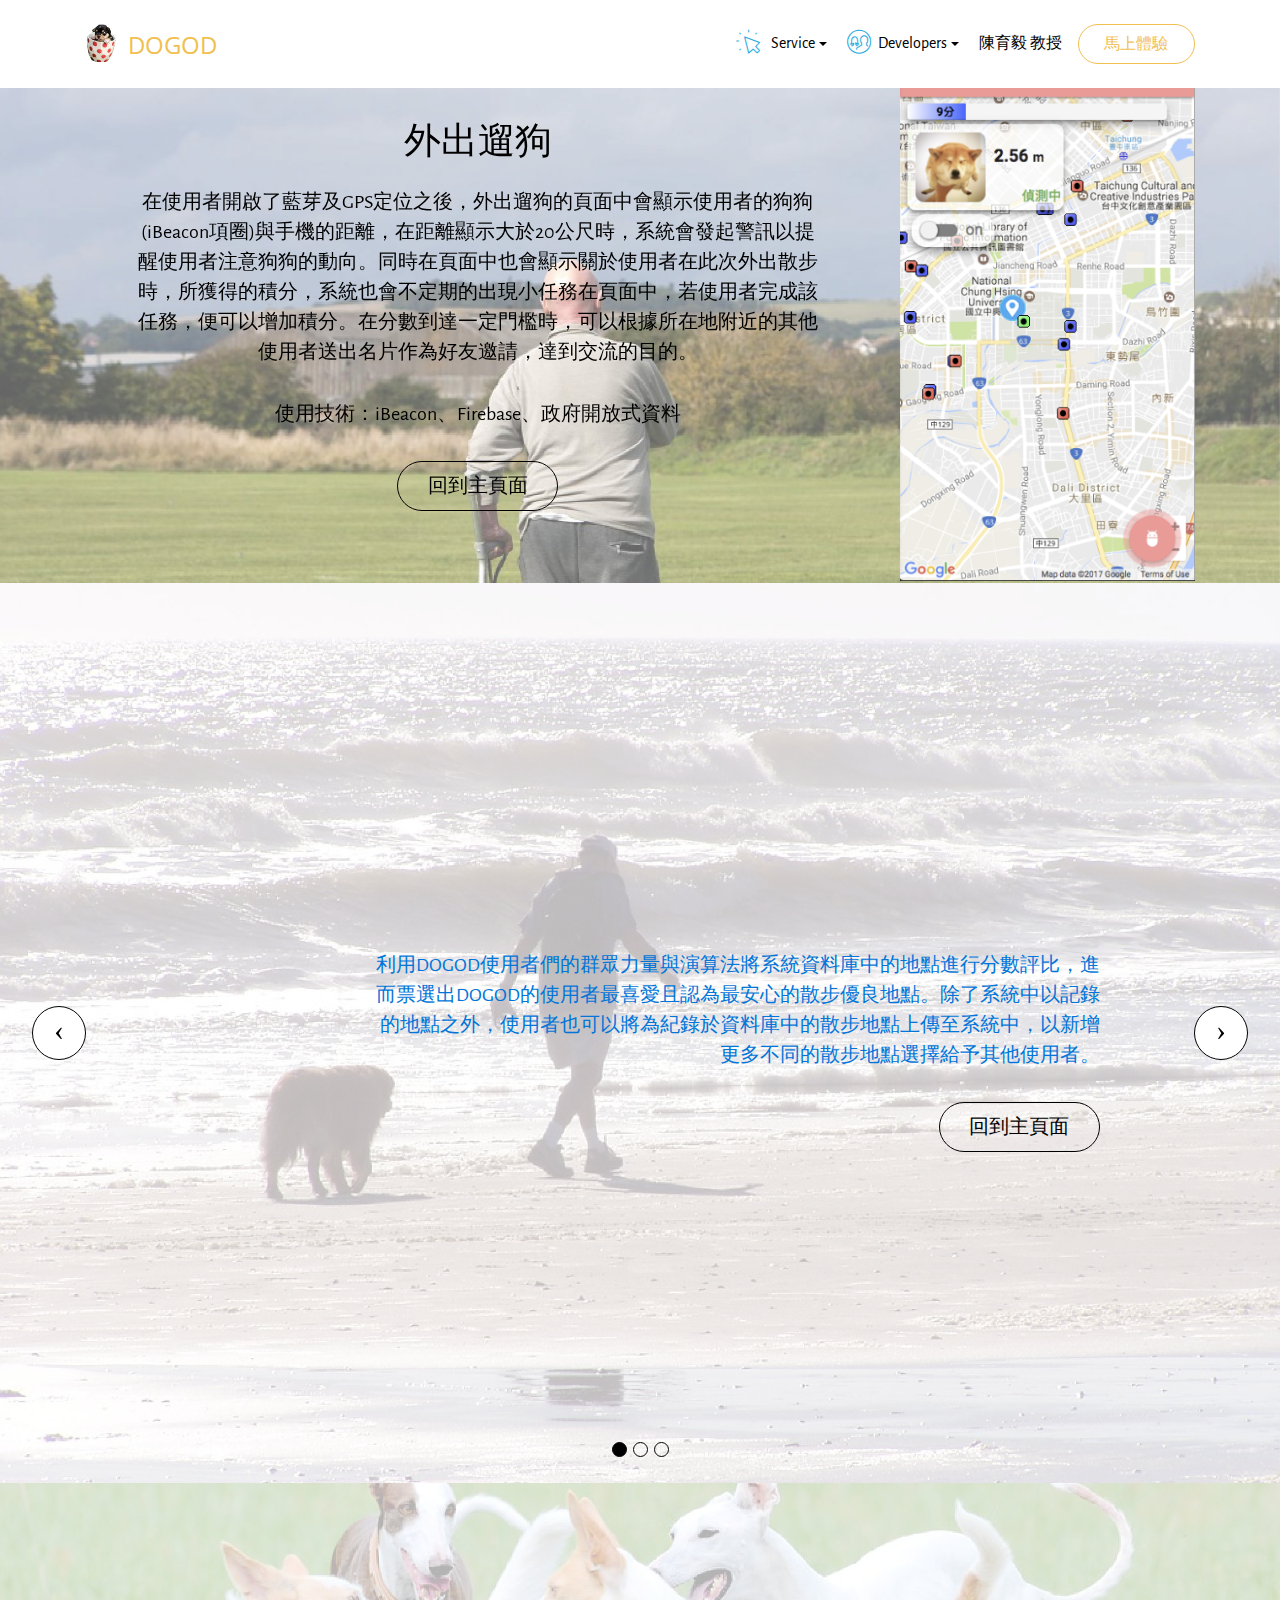
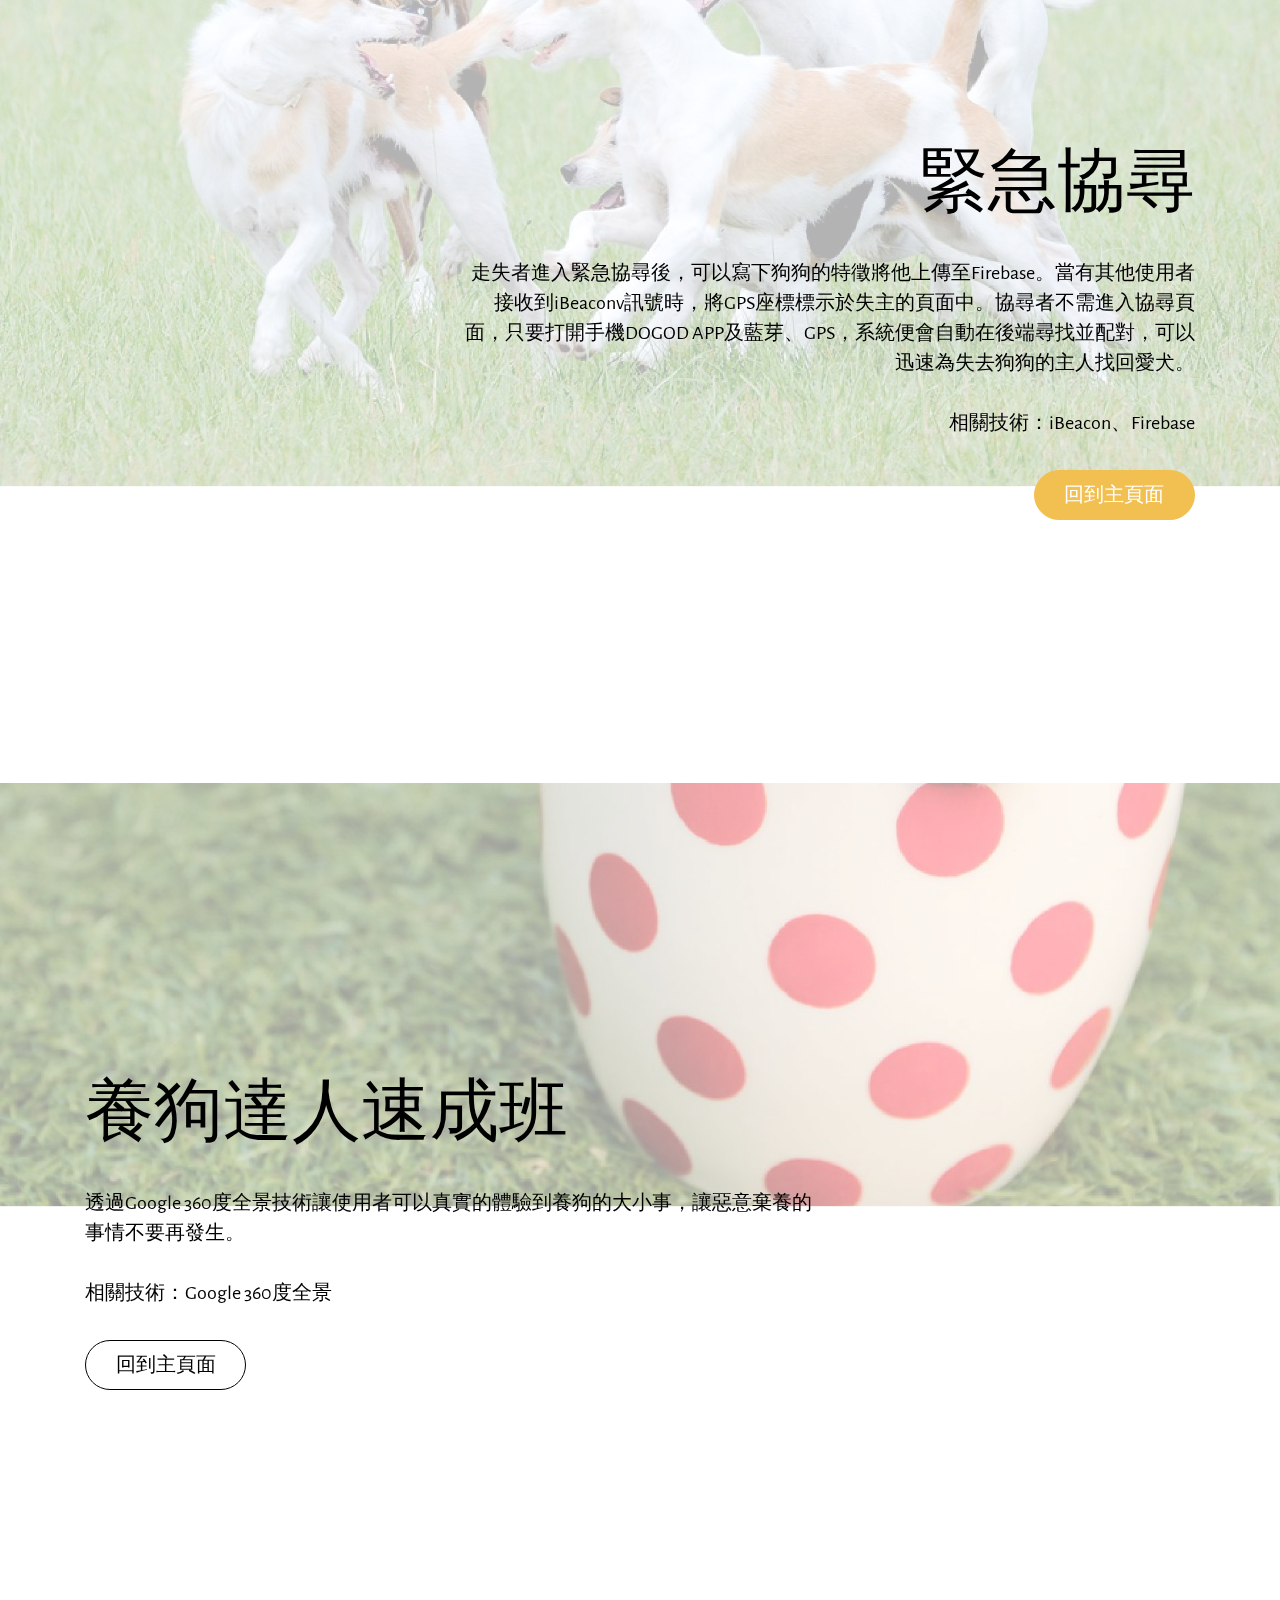
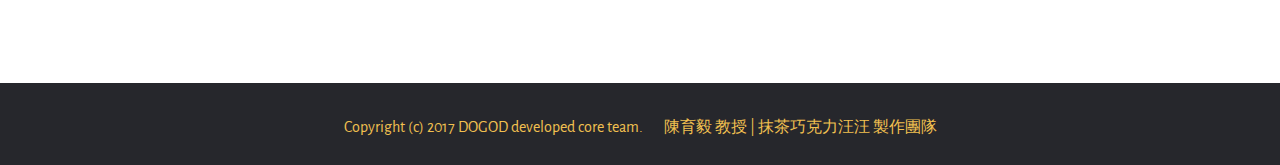
==== commit f3546e2c: "create github pages" ====
--- a/function.html
+++ b/function.html
@@ -37,7 +37,7 @@
                 <div class="hamburger-icon"></div>
             </button>
 
-            <ul class="nav-dropdown collapse pull-xs-right navbar-toggleable-sm nav navbar-nav" id="exCollapsingNavbar"><li class="nav-item dropdown"><a class="nav-link link dropdown-toggle" data-toggle="dropdown-submenu" href="https://mobirise.com/" aria-expanded="false"><span class="mbri-cursor-click mbr-iconfont mbr-iconfont-btn" style="color: rgb(39, 170, 224);"></span>&nbsp;Service</a><div class="dropdown-menu"><a class="dropdown-item" href="index.html#slider-4">外出遛狗</a><a class="dropdown-item" href="https://mobirise.com/">遛狗好去處</a><a class="dropdown-item" href="https://mobirise.com/">養狗達人速成班</a><div class="dropdown"><a class="dropdown-item dropdown-toggle" data-toggle="dropdown-submenu" href="https://mobirise.com/" aria-expanded="false">好文推推</a><div class="dropdown-menu dropdown-submenu"><a class="dropdown-item" href="https://mobirise.com/">疾病文章</a><a class="dropdown-item" href="https://mobirise.com/">照顧文章</a></div></div><a class="dropdown-item" href="https://mobirise.com/">緊急協尋</a></div></li><li class="nav-item dropdown"><a class="nav-link link dropdown-toggle" data-toggle="dropdown-submenu" href="https://mobirise.com/" aria-expanded="false"><span class="mbri-users mbr-iconfont mbr-iconfont-btn" style="color: rgb(39, 170, 224);"></span>Developers</a><div class="dropdown-menu"><a class="dropdown-item" href="http://forums.mobirise.com/"><span class="mbri-user2 mbr-iconfont mbr-iconfont-btn" style="color: rgb(249, 149, 148);"></span>白茵</a><a class="dropdown-item" href="https://mobirise.com/"><span class="mbri-user2 mbr-iconfont mbr-iconfont-btn" style="color: rgb(251, 141, 140);"></span>賴怡廷</a><a class="dropdown-item" href="https://mobirise.com/"><span class="mbri-user2 mbr-iconfont mbr-iconfont-btn" style="color: rgb(248, 146, 141);"></span>高如萱</a><a class="dropdown-item" href="https://mobirise.com/"><span class="mbri-user mbr-iconfont mbr-iconfont-btn" style="color: rgb(39, 170, 224);"></span>陳致安</a></div></li><li class="nav-item"><a class="nav-link link" href="https://mobirise.com/">陳育毅 教授</a></li><li class="nav-item nav-btn"><a class="nav-link btn btn-warning-outline btn-warning" href="index.html#msg-box1-h" target="_blank">馬上體驗</a></li></ul>
+            <ul class="nav-dropdown collapse pull-xs-right navbar-toggleable-sm nav navbar-nav" id="exCollapsingNavbar"><li class="nav-item dropdown open"><a class="nav-link link dropdown-toggle" data-toggle="dropdown-submenu" href="https://mobirise.com/" aria-expanded="true"><span class="mbri-cursor-click mbr-iconfont mbr-iconfont-btn" style="color: rgb(39, 170, 224);"></span>&nbsp;Service</a><div class="dropdown-menu"><a class="dropdown-item" href="index.html#slider-4">外出遛狗</a><a class="dropdown-item" href="https://mobirise.com/">遛狗好去處</a><a class="dropdown-item" href="https://mobirise.com/">養狗達人速成班</a><a class="dropdown-item" href="https://mobirise.com/">緊急協尋</a></div></li><li class="nav-item dropdown"><a class="nav-link link dropdown-toggle" data-toggle="dropdown-submenu" href="https://mobirise.com/" aria-expanded="false"><span class="mbri-users mbr-iconfont mbr-iconfont-btn" style="color: rgb(39, 170, 224);"></span>Developers</a><div class="dropdown-menu"><a class="dropdown-item" href="http://forums.mobirise.com/"><span class="mbri-user2 mbr-iconfont mbr-iconfont-btn" style="color: rgb(249, 149, 148);"></span>白茵</a><a class="dropdown-item" href="https://mobirise.com/"><span class="mbri-user2 mbr-iconfont mbr-iconfont-btn" style="color: rgb(251, 141, 140);"></span>賴怡廷</a><a class="dropdown-item" href="https://mobirise.com/"><span class="mbri-user2 mbr-iconfont mbr-iconfont-btn" style="color: rgb(248, 146, 141);"></span>高如萱</a><a class="dropdown-item" href="https://mobirise.com/"><span class="mbri-user mbr-iconfont mbr-iconfont-btn" style="color: rgb(39, 170, 224);"></span>陳致安</a></div></li><li class="nav-item"><a class="nav-link link" href="https://mobirise.com/">陳育毅 教授</a></li><li class="nav-item nav-btn"><a class="nav-link btn btn-warning-outline btn-warning" href="index.html#msg-box1-h" target="_blank">馬上體驗</a></li></ul>
 
         </div>
 
@@ -45,18 +45,18 @@
 
 </section>
 
-<section class="mbr-section mbr-section-nopadding mbr-after-navbar" id="msg-box4-n" style="background-color: rgb(255, 255, 255); padding-top: 0rem; padding-bottom: 0rem;">
-    
+<section class="mbr-section mbr-section-nopadding mbr-parallax-background mbr-after-navbar" id="msg-box4-n" style="background-image: url(assets/images/file-mobirise-background-2000x1389.jpg); padding-top: 0rem; padding-bottom: 0rem;">
+    <div class="mbr-overlay" style="opacity: 0.4; background-color: rgb(255, 255, 255);"></div>
     <div class="container">
         <div class="row">
             
             <div class="col-xs-12 col-lg-3 mbr-inner-padding text-xs-center mbr-table-cell-lg">
                 <h3 class="mbr-section-title display-4">外出遛狗</h3>
                 
-                <div class="lead"><p>在使用者開啟了藍芽及GPS定位之後，外出遛狗的頁面中會顯示使用者的狗狗(iBeacon項圈)與手機的距離，在距離顯示大於20公尺時，系統會發起警訊以提醒使用者注意狗狗的動向。同時在頁面中也會顯示關於使用者在此次外出散步時，所獲得的積分，系統也會不定期的出現小任務在頁面中，若使用者完成該任務，便可以增加積分。在分數到達一定門檻時，可以根據所在地附近的其他使用者送出名片作為好友邀請，達到交流的目的。</p></div>
-                
+                <div class="lead"><p>在使用者開啟了藍芽及GPS定位之後，外出遛狗的頁面中會顯示使用者的狗狗(iBeacon項圈)與手機的距離，在距離顯示大於20公尺時，系統會發起警訊以提醒使用者注意狗狗的動向。同時在頁面中也會顯示關於使用者在此次外出散步時，所獲得的積分，系統也會不定期的出現小任務在頁面中，若使用者完成該任務，便可以增加積分。在分數到達一定門檻時，可以根據所在地附近的其他使用者送出名片作為好友邀請，達到交流的目的。</p><p>使用技術：iBeacon、Firebase、政府開放式資料</p></div>
+                <div><a class="btn btn-lg btn-secondary-outline" href="index.html">回到主頁面</a></div>
             </div>
-            <div class="col-xs-12 col-lg-9 mbr-table-cell-lg image-size" style="width: 50%;">
+            <div class="col-xs-12 col-lg-9 mbr-table-cell-lg image-size" style="width: 10%;">
                 <div class="mbr-figure"><img src="assets/images/screen-shot-2017-05-27-at-13-1400x2495.png"></div>
             </div>
         </div>
@@ -68,12 +68,12 @@
         <div>
             <div>
                 <ol class="carousel-indicators">
-                    <li data-app-prevent-settings="" data-target="#slider-o" data-slide-to="0" class="active"></li><li data-app-prevent-settings="" data-target="#slider-o" data-slide-to="1"></li><li data-app-prevent-settings="" data-target="#slider-o" class="" data-slide-to="2"></li>
+                    <li data-app-prevent-settings="" data-target="#slider-o" data-slide-to="0" class="active"></li><li data-app-prevent-settings="" data-target="#slider-o" class="" data-slide-to="1"></li><li data-app-prevent-settings="" data-target="#slider-o" data-slide-to="2"></li>
                 </ol>
                 <div class="carousel-inner" role="listbox">
-                    <div class="mbr-section carousel-item dark center mbr-section-full active" style="background-image: url(assets/images/photo-6.jpg);">
+                    <div class="mbr-section carousel-item dark center mbr-section-full active" style="background-image: url(assets/images/file-mobirise-background-2000x1500.jpg);">
                         <div class="mbr-table-cell">
-                         
+                         <div class="mbr-overlay" style="opacity: 0.7;"></div>
                             <div class=" container">
                                 
                                 <div class="row">
@@ -86,9 +86,9 @@
                                 </div>
                             </div>
                         </div>
-                    </div><div class="mbr-section carousel-item dark center mbr-section-full" style="background-image: url(assets/images/photo-9.jpg);">
+                    </div><div class="mbr-section carousel-item dark center mbr-section-full" style="background-image: url(assets/images/file-mobirise-background-2000x1500.jpg);">
                         <div class="mbr-table-cell">
-                         
+                         <div class="mbr-overlay" style="opacity: 0.7;"></div>
                             <div class=" container">
                                 
                                 <div class="row">
@@ -101,15 +101,15 @@
                                 </div>
                             </div>
                         </div>
-                    </div><div class="mbr-section carousel-item dark center mbr-section-full" style="background-image: url(assets/images/mbr-2000x3000.jpg);">
+                    </div><div class="mbr-section carousel-item dark center mbr-section-full" style="background-image: url(assets/images/file-mobirise-background-2000x1500.jpg);">
                         <div class="mbr-table-cell">
-                         
+                         <div class="mbr-overlay" style="opacity: 0.7;"></div>
                             <div class=" container">
                                 
                                 <div class="row">
                                     <div class="col-md-8 col-md-offset-2 text-xs-center">
                                         
-                                        <p class="lead">在使用者開啟了GPS定位後，在遛狗好去處的頁面當中使用者可以看到自己周邊環境的系統已記錄的遛狗地點。呈現方式會在地圖上進行標示，若是該地點有進入十大熱門優良景點，則會以較大的游標及明顯顏色進行標記。使用者也可以在這個功能中上傳自己所在的遛狗地點或是針對已經上傳的地點進行評分。<br></p>
+                                        <p class="lead">在使用者開啟了GPS定位後，在遛狗好去處的頁面當中使用者可以看到自己周邊環境的系統已記錄的遛狗地點。呈現方式會在地圖上進行標示，若是該地點有進入十大熱門優良景點，則會以較大的游標及明顯顏色進行標記。使用者也可以在這個功能中上傳自己所在的遛狗地點或是針對已經上傳的地點進行評分。<br><br>使用技術：政府開放式資料、Firebase</p>
 
                                         <div> <a class="btn btn-lg btn-secondary-outline" href="index.html">回到主頁面</a></div>
                                     </div>
@@ -132,6 +132,40 @@
     </div>
 </section>
 
+<section class="mbr-section mbr-section-full mbr-parallax-background" id="header2-p" style="background-image: url(assets/images/file-mobirise-background-2000x1314.jpg);">
+    <div class="mbr-table-cell">
+        <div class="mbr-overlay" style="opacity: 0.7; background-color: rgb(255, 255, 255);"></div>
+        <div class="container">
+            <div class="row">
+                <div class="col-md-8 col-md-offset-4 text-xs-right">
+
+                    <h1 class="mbr-section-title display-1">緊急協尋</h1>
+                    <p class="lead">走失者進入緊急協尋後，可以寫下狗狗的特徵將他上傳至Firebase。當有其他使用者接收到iBeaconv訊號時，將GPS座標標示於失主的頁面中。協尋者不需進入協尋頁面，只要打開手機DOGOD APP及藍芽、GPS，系統便會自動在後端尋找並配對，可以迅速為失去狗狗的主人找回愛犬。<br><br>相關技術：iBeacon、Firebase<br></p>
+                    <div class="mbr-buttons--left"><a class="btn btn-lg btn-warning" href="index.html">回到主頁面</a></div>
+                </div>
+            </div>
+        </div>
+        
+    </div>
+</section>
+
+<section class="mbr-section mbr-section-full mbr-parallax-background" id="header4-q" style="background-image: url(assets/images/file-mobirise-background-2000x1333.jpg);">
+    <div class="mbr-table-cell">
+        <div class="mbr-overlay" style="opacity: 0.6; background-color: rgb(255, 255, 255);"></div>
+        <div class="container">
+            <div class="row">
+                <div class="col-md-8">
+
+                    <h1 class="mbr-section-title display-1">養狗達人速成班</h1>
+                    <p class="lead">透過Google 360度全景技術讓使用者可以真實的體驗到養狗的大小事，讓惡意棄養的事情不要再發生。<br><br>相關技術：Google 360度全景</p>
+                    <div class="mbr-buttons--left"><a class="btn btn-lg btn-secondary-outline" href="index.html">回到主頁面</a> </div>
+                </div>
+            </div>
+        </div>
+        
+    </div>
+</section>
+
 <footer class="mbr-section mbr-section-nopadding mbr-footer" id="footer1-k" style="background-color: rgb(38, 39, 44); padding-top: 1rem; padding-bottom: 0.66rem;">
     
     <div class="container">
@@ -144,6 +178,7 @@
   <script src="assets/tether/tether.min.js"></script>
   <script src="assets/bootstrap/js/bootstrap.min.js"></script>
   <script src="assets/smooth-scroll/SmoothScroll.js"></script>
+  <script src="assets/jarallax/jarallax.js"></script>
   <script src="assets/bootstrap-carousel-swipe/bootstrap-carousel-swipe.js"></script>
   <script src="assets/puritym/js/script.js"></script>
   <script src="assets/dropdown-menu/script.js"></script>
--- a/assets/mobirise/css/mbr-additional.css
+++ b/assets/mobirise/css/mbr-additional.css
@@ -117,5 +117,5 @@
   color: #0275d8;
 }
 #slider-o H2 {
-  color: #ffffff;
+  color: #0275d8;
 }
